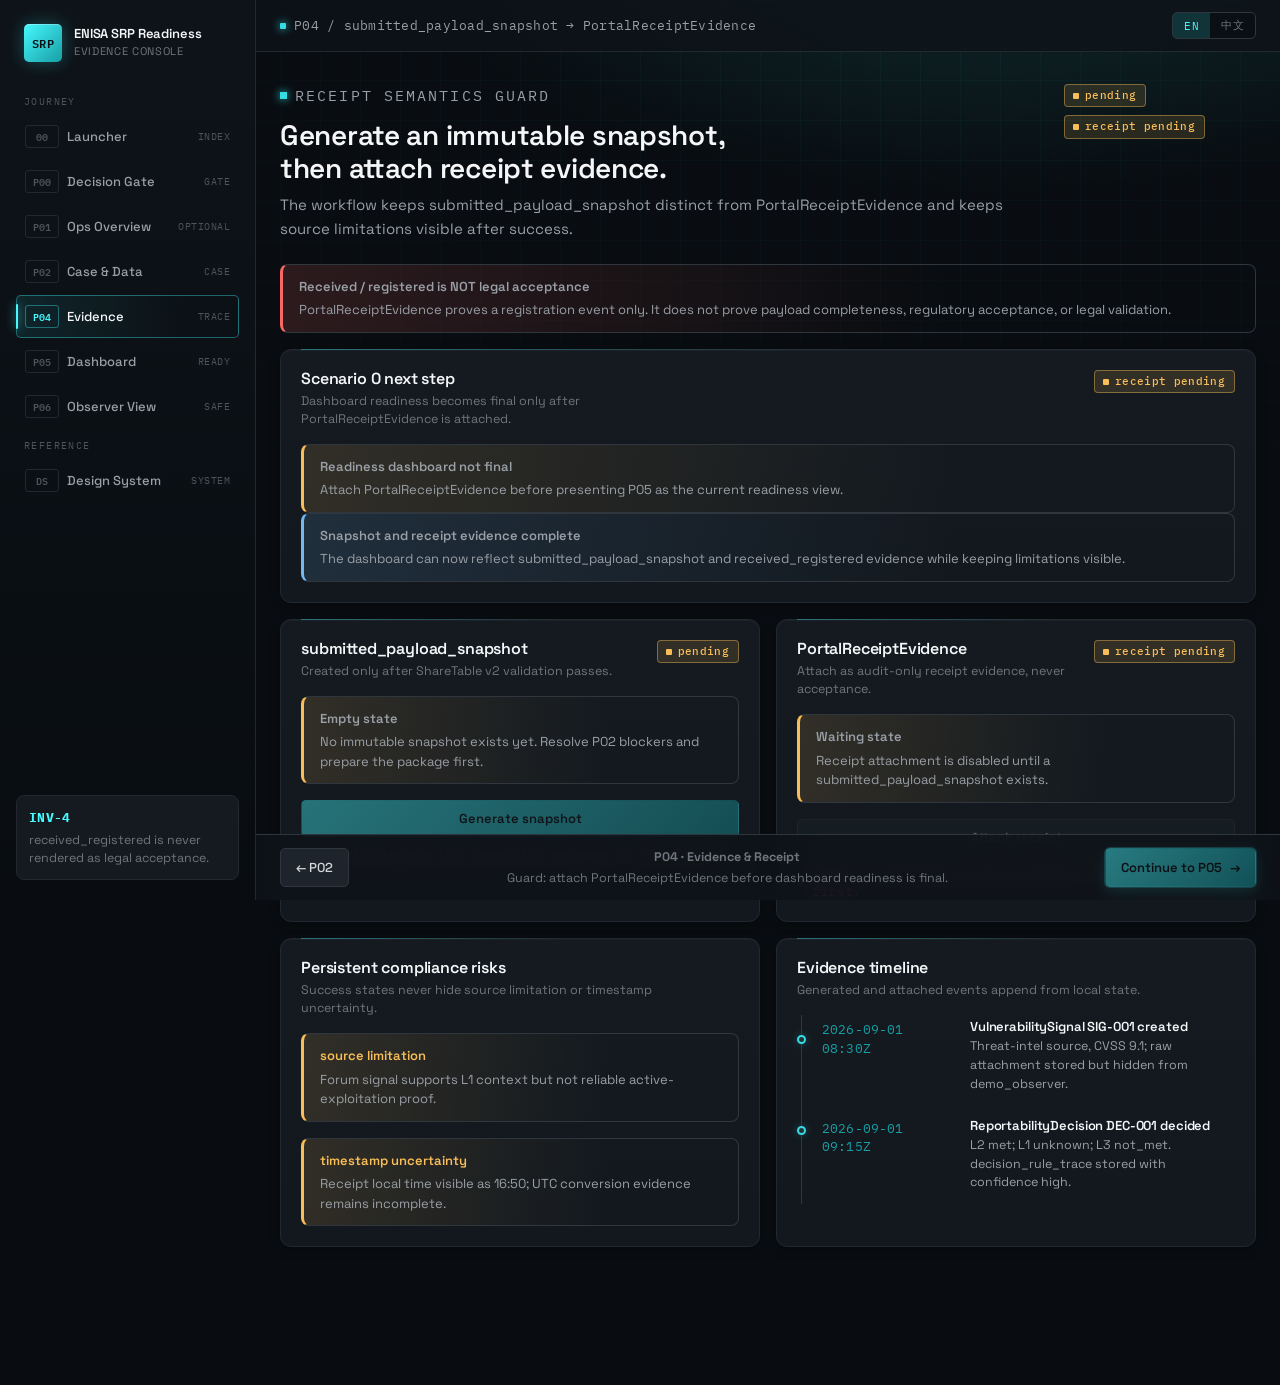
==== evidence-receipt.html @ aea61e5a "Initial ENISA SRP demo v2" ====
<!doctype html>
<html lang="en" data-lang="en">
<head>
  <meta charset="utf-8">
  <meta name="viewport" content="width=device-width, initial-scale=1">
  <title>P04 · Evidence & Receipt — Evidence Console</title>
  <link rel="stylesheet" href="css/app.css">
</head>
<body>
  <div class="app-shell">
    <aside class="side">
      <div class="brand"><div class="brand-mark">SRP</div><div><h1><span class="en">ENISA SRP Readiness</span><span class="cn">ENISA SRP 准备度</span></h1><p><span class="en">Evidence Console</span><span class="cn">证据控制台</span></p></div></div>
      <nav class="nav" aria-label="Screens">
        <span class="nav-label"><span class="en">Journey</span><span class="cn">旅程</span></span>
        <a href="index.html"><span class="idx">00</span><span class="nav-title"><span class="en">Launcher</span><span class="cn">入口总览</span></span><span class="nav-meta">Index</span></a>
        <a href="p00-decision-gate.html"><span class="idx">P00</span><span class="nav-title"><span class="en">Decision Gate</span><span class="cn">决策门</span></span><span class="nav-meta">Gate</span></a>
        <a href="workbench.html"><span class="idx">P01</span><span class="nav-title"><span class="en">Ops Overview</span><span class="cn">运营总览</span></span><span class="nav-meta">Optional</span></a>
        <a href="case-sharetable.html"><span class="idx">P02</span><span class="nav-title"><span class="en">Case &amp; Data</span><span class="cn">案例与数据</span></span><span class="nav-meta">Case</span></a>
        <a class="active" href="evidence-receipt.html"><span class="idx">P04</span><span class="nav-title"><span class="en">Evidence</span><span class="cn">证据回执</span></span><span class="nav-meta">Trace</span></a>
        <a href="readiness-dashboard.html"><span class="idx">P05</span><span class="nav-title"><span class="en">Dashboard</span><span class="cn">仪表盘</span></span><span class="nav-meta">Ready</span></a>
        <a href="demo-observer.html"><span class="idx">P06</span><span class="nav-title"><span class="en">Observer View</span><span class="cn">观察者视图</span></span><span class="nav-meta">Safe</span></a>
        <span class="nav-label"><span class="en">Reference</span><span class="cn">参考</span></span>
        <a href="design-system.html"><span class="idx">DS</span><span class="nav-title"><span class="en">Design System</span><span class="cn">设计系统</span></span><span class="nav-meta">System</span></a>
      </nav>
      <div class="side-footer"><div class="role-chip"><b>INV-4</b><span><span class="en">received_registered is never rendered as legal acceptance.</span><span class="cn">received_registered 绝不渲染为法律接受。</span></span></div></div>
    </aside>

    <main class="main">
      <header class="topbar">
        <div class="crumbs">P04 / submitted_payload_snapshot → PortalReceiptEvidence</div>
        <div class="toolbar"><div class="lang-toggle"><button type="button" data-lang-target="en">EN</button><button type="button" data-lang-target="cn">中文</button></div></div>
      </header>

      <section class="content" data-screen-label="P04 Evidence & Receipt">
        <div class="page-head">
          <div>
            <p class="eyebrow"><span class="en">Receipt semantics guard</span><span class="cn">回执语义守卫</span></p>
            <h2><span class="en">Generate an immutable snapshot, then attach receipt evidence.</span><span class="cn">先生成不可变快照，再附加回执证据。</span></h2>
            <p><span class="en">The workflow keeps submitted_payload_snapshot distinct from PortalReceiptEvidence and keeps source limitations visible after success.</span><span class="cn">工作流区分 submitted_payload_snapshot 与 PortalReceiptEvidence，并在成功后持续展示来源限制。</span></p>
          </div>
          <div class="head-actions"><span data-package-status class="pill warn">pending</span><span data-receipt-status class="pill warn">receipt pending</span></div>
        </div>

        <div class="callout danger mb-4">
          <strong><span class="en">Received / registered is NOT legal acceptance</span><span class="cn">received_registered 绝不是 legal acceptance</span></strong>
          <span><span class="en">PortalReceiptEvidence proves a registration event only. It does not prove payload completeness, regulatory acceptance, or legal validation.</span><span class="cn">PortalReceiptEvidence 只能证明登记事件，不证明 payload 完整性、监管接受或法律验证。</span></span>
        </div>

        <div class="panel mb-4">
          <div class="panel-head">
            <div><h3 class="panel-title"><span class="en">Scenario 0 next step</span><span class="cn">Scenario 0 下一步</span></h3><p class="panel-sub"><span class="en">Dashboard readiness becomes final only after PortalReceiptEvidence is attached.</span><span class="cn">只有附加 PortalReceiptEvidence 后，Dashboard 准备度才进入最终态。</span></p></div>
            <span data-receipt-status class="pill warn">receipt pending</span>
          </div>
          <div data-dashboard-pending class="callout warning"><strong><span class="en">Readiness dashboard not final</span><span class="cn">准备度仪表盘尚未最终化</span></strong><span><span class="en">Attach PortalReceiptEvidence before presenting P05 as the current readiness view.</span><span class="cn">在把 P05 作为当前准备度视图展示前，必须先附加 PortalReceiptEvidence。</span></span></div>
          <div data-dashboard-success class="callout info" hidden><strong><span class="en">Snapshot and receipt evidence complete</span><span class="cn">快照与回执证据已完成</span></strong><span><span class="en">The dashboard can now reflect submitted_payload_snapshot and received_registered evidence while keeping limitations visible.</span><span class="cn">仪表盘现在可反映 submitted_payload_snapshot 与 received_registered 证据，同时继续展示限制。</span></span></div>
        </div>

        <div class="grid two">
          <div class="panel">
            <div class="panel-head"><div><h3 class="panel-title">submitted_payload_snapshot</h3><p class="panel-sub"><span class="en">Created only after ShareTable v2 validation passes.</span><span class="cn">仅在 ShareTable v2 校验通过后生成。</span></p></div><span data-package-status class="pill warn">pending</span></div>
            <div data-snapshot-empty class="callout warning mb-4"><strong><span class="en">Empty state</span><span class="cn">空状态</span></strong><span><span class="en">No immutable snapshot exists yet. Resolve P02 blockers and prepare the package first.</span><span class="cn">尚无不可变快照。先解决 P02 阻断项并准备报送包。</span></span></div>
            <div data-snapshot-card class="snapshot-card mb-4" hidden>
              <div class="field-grid">
                <div class="field"><label>snapshot_id</label><input value="SNAP-20260901-001" readonly></div>
                <div class="field"><label>hash</label><input value="sha256:9f7d…e3a1" readonly></div>
                <div class="field"><label>submission_reference</label><input value="Club-SSI/ANSSI request ID mock-52876" readonly></div>
                <div class="field"><label>reporting_path</label><input value="fr_portal_product_vulnerability" readonly></div>
                <div class="field" style="grid-column:1/-1"><label>frozen_payload</label><textarea readonly>A–F identity + vulnerability basis; BB/BC reporting path; AffectedProductVersion rows; country route metadata; limitation notes.</textarea></div>
              </div>
            </div>
            <div data-action-block>
              <button class="btn primary" type="button" data-generate-snapshot disabled><span class="en">Generate snapshot</span><span class="cn">生成快照</span></button>
              <p class="guard-reason blocked" data-snapshot-guard>Guard: prepare the reporting package on P02 first.</p>
            </div>
          </div>

          <div class="panel">
            <div class="panel-head"><div><h3 class="panel-title">PortalReceiptEvidence</h3><p class="panel-sub"><span class="en">Attach as audit-only receipt evidence, never acceptance.</span><span class="cn">作为 audit-only 回执证据附加，绝不作为接受证明。</span></p></div><span data-receipt-status class="pill warn">receipt pending</span></div>
            <div data-receipt-empty class="callout warning mb-4"><strong><span class="en">Waiting state</span><span class="cn">等待状态</span></strong><span><span class="en">Receipt attachment is disabled until a submitted_payload_snapshot exists.</span><span class="cn">在存在 submitted_payload_snapshot 前，回执附加被禁用。</span></span></div>
            <div data-receipt-card class="snapshot-card mb-4" hidden>
              <div class="field-grid">
                <div class="field"><label>authority</label><input value="ANSSI / Club SSI rehearsal" readonly></div>
                <div class="field"><label>semantic_status</label><input value="received_registered" readonly></div>
                <div class="field"><label>receipt_reference</label><input value="Votre demande [mock-52876] est enregistrée." readonly></div>
                <div class="field"><label>receipt_datetime</label><input class="invalid" value="Known gap · local visible time only" readonly></div>
                <div class="field" style="grid-column:1/-1"><label>limitation_note</label><textarea readonly>Receipt proves registration only; no legal acceptance evidence. Do not render as accepted or legally validated without explicit written acceptance.</textarea></div>
              </div>
            </div>
            <div data-action-block>
              <button class="btn" type="button" data-attach-receipt disabled><span class="en">Attach receipt</span><span class="cn">附加回执</span></button>
              <p class="guard-reason blocked" data-receipt-guard>Guard: submitted_payload_snapshot must be generated first.</p>
            </div>
          </div>
        </div>

        <div class="grid two" style="margin-top:16px">
          <div class="panel">
            <div class="panel-head"><div><h3 class="panel-title"><span class="en">Persistent compliance risks</span><span class="cn">持续合规风险</span></h3><p class="panel-sub"><span class="en">Success states never hide source limitation or timestamp uncertainty.</span><span class="cn">成功状态绝不隐藏来源限制或时间戳不确定性。</span></p></div></div>
            <div class="grid">
              <div class="callout warning"><strong>source limitation</strong><span>Forum signal supports L1 context but not reliable active-exploitation proof.</span></div>
              <div class="callout warning"><strong>timestamp uncertainty</strong><span>Receipt local time visible as 16:50; UTC conversion evidence remains incomplete.</span></div>
            </div>
          </div>
          <div class="panel">
            <div class="panel-head"><div><h3 class="panel-title"><span class="en">Evidence timeline</span><span class="cn">证据时间线</span></h3><p class="panel-sub"><span class="en">Generated and attached events append from local state.</span><span class="cn">生成与附加事件从本地状态追加。</span></p></div></div>
            <div class="timeline">
              <div class="event"><time>2026-09-01 08:30Z</time><div><h3>VulnerabilitySignal SIG-001 created</h3><p>Threat-intel source, CVSS 9.1; raw attachment stored but hidden from demo_observer.</p></div></div>
              <div class="event"><time>2026-09-01 09:15Z</time><div><h3>ReportabilityDecision DEC-001 decided</h3><p>L2 met; L1 unknown; L3 not_met. decision_rule_trace stored with confidence high.</p></div></div>
            </div>
            <div class="timeline" data-receipt-events></div>
          </div>
        </div>
      </section>

      <footer class="journey-footer" aria-label="Scenario 0 navigation">
        <a class="btn footer-back" href="case-sharetable.html"><span class="en">← P02</span><span class="cn">← P02</span></a>
        <div class="journey-status">
          <b><span class="en">P04 · Evidence &amp; Receipt</span><span class="cn">P04 · 证据与回执</span></b>
          <span><span class="en">Guard: attach PortalReceiptEvidence before dashboard readiness is final.</span><span class="cn">守卫：附加 PortalReceiptEvidence 后准备度才是最终态。</span></span>
        </div>
        <a class="btn primary footer-next" href="readiness-dashboard.html" data-requires="receipt"><span class="en">Continue to P05</span><span class="cn">继续到 P05</span> <span class="arrow">→</span></a>
      </footer>
    </main>
  </div>
  <div class="toast" data-toast></div>
  <script src="js/app.js"></script>
</body>
</html>
---- css/app.css ----
/* ============================================================
   ENISA SRP READINESS — "EVIDENCE CONSOLE"
   Component layer. Imports tokens, defines all components.
   ============================================================ */
@import url('tokens.css');
@import url('screens.css');

/* ============================================================
   APP SHELL · NAVIGATION
   ============================================================ */
.app-shell {
  position: relative;
  z-index: 1;
  display: grid;
  grid-template-columns: var(--side-w) 1fr;
  min-height: 100vh;
}

.side {
  position: sticky;
  top: 0;
  align-self: start;
  height: 100vh;
  display: flex;
  flex-direction: column;
  gap: var(--s5);
  padding: var(--s5) var(--s4);
  background: linear-gradient(to bottom, var(--base), var(--void));
  border-right: 1px solid var(--line-soft);
  overflow-y: auto;
}

.brand { display: flex; align-items: center; gap: var(--s3); padding: var(--s1) var(--s2); }
.brand-mark {
  flex: none;
  display: grid;
  place-items: center;
  width: 38px; height: 38px;
  font-family: var(--mono);
  font-weight: 600;
  font-size: 12px;
  letter-spacing: 0.04em;
  color: var(--void);
  background: linear-gradient(135deg, var(--accent-bright), var(--accent-dim));
  border-radius: var(--r-sm);
  box-shadow: 0 0 18px var(--accent-glow), 0 1px 0 oklch(1 0 0 / 0.3) inset;
}
.brand h1 { font-size: var(--fs-sm); font-weight: 600; letter-spacing: -0.01em; white-space: nowrap; }
.brand p { font-size: var(--fs-micro); color: var(--text-low); letter-spacing: var(--track-mid); text-transform: uppercase; margin-top: 2px; }

.nav { display: flex; flex-direction: column; gap: 2px; }
.nav-label {
  font-family: var(--mono);
  font-size: 10px;
  letter-spacing: var(--track-wide);
  text-transform: uppercase;
  color: var(--text-faint);
  padding: var(--s2) var(--s2) var(--s1);
}
.nav a {
  display: grid;
  grid-template-columns: 34px 1fr auto;
  align-items: center;
  gap: var(--s2);
  padding: 9px var(--s2);
  border-radius: var(--r-sm);
  border: 1px solid transparent;
  position: relative;
  transition: background var(--t-fast) var(--ease), border-color var(--t-fast) var(--ease);
}
.nav a:hover { background: var(--surface-1); }
.nav a .idx {
  font-family: var(--mono);
  font-size: 10px;
  font-weight: 600;
  letter-spacing: 0.02em;
  color: var(--text-faint);
  text-align: center;
  padding: 3px 0;
  border: 1px solid var(--line-soft);
  border-radius: var(--r-xs);
  transition: color var(--t-fast), border-color var(--t-fast);
}
.nav a .nav-title { font-size: var(--fs-sm); font-weight: 500; color: var(--text-mid); transition: color var(--t-fast); }
.nav a .nav-meta {
  font-family: var(--mono);
  font-size: 10px;
  letter-spacing: 0.05em;
  text-transform: uppercase;
  color: var(--text-faint);
}
.nav a.active {
  background: linear-gradient(90deg, var(--accent-tint), transparent 80%);
  border-color: var(--accent-line);
}
.nav a.active::before {
  content: '';
  position: absolute;
  left: -1px; top: 8px; bottom: 8px;
  width: 2px;
  background: var(--accent-bright);
  box-shadow: 0 0 10px var(--accent);
  border-radius: 2px;
}
.nav a.active .idx { color: var(--accent-bright); border-color: var(--accent-line); }
.nav a.active .nav-title { color: var(--text-hi); }

.side-footer { margin-top: auto; }
.role-chip {
  display: flex; flex-direction: column; gap: 3px;
  padding: var(--s3);
  border: 1px solid var(--line-soft);
  border-radius: var(--r-md);
  background: var(--surface-1);
}
.role-chip b { font-size: var(--fs-sm); color: var(--accent-bright); font-family: var(--mono); letter-spacing: 0.02em; }
.role-chip span { font-size: var(--fs-meta); color: var(--text-low); line-height: 1.45; }

/* ---- main column ---- */
.main { display: flex; flex-direction: column; min-width: 0; min-height: 100vh; }

.topbar {
  position: sticky; top: 0; z-index: 30;
  display: flex; align-items: center; justify-content: space-between; gap: var(--s4);
  padding: var(--s3) var(--s6);
  background: oklch(0.185 0.014 252 / 0.82);
  backdrop-filter: blur(14px);
  border-bottom: 1px solid var(--line-soft);
}
.crumbs {
  font-family: var(--mono);
  font-size: var(--fs-meta);
  letter-spacing: 0.02em;
  color: var(--text-mid);
  display: flex; align-items: center; gap: var(--s2);
}
.crumbs::before {
  content: '';
  width: 6px; height: 6px;
  background: var(--accent);
  box-shadow: 0 0 8px var(--accent);
  border-radius: 1px;
  animation: livepulse 2.6s var(--ease) infinite;
}
@keyframes livepulse { 0%,100% { opacity: 1; } 50% { opacity: 0.35; } }

.toolbar { display: flex; align-items: center; gap: var(--s3); }

.lang-toggle {
  display: inline-flex;
  border: 1px solid var(--line);
  border-radius: var(--r-sm);
  overflow: hidden;
  background: var(--inset);
}
.lang-toggle button {
  padding: 5px 11px;
  font-family: var(--mono);
  font-size: 11px;
  letter-spacing: 0.04em;
  background: transparent;
  border: none;
  color: var(--text-low);
  transition: color var(--t-fast), background var(--t-fast);
}
.lang-toggle button.active { background: var(--accent-tint-2); color: var(--accent-bright); }

.content {
  flex: 1;
  width: 100%;
  max-width: var(--content-max);
  margin: 0 auto;
  padding: var(--s7) var(--s6) var(--s8);
}

/* ============================================================
   PAGE HEAD · EYEBROW
   ============================================================ */
.page-head {
  display: flex; align-items: flex-start; justify-content: space-between; gap: var(--s6);
  margin-bottom: var(--s6);
}
.page-head > div { max-width: 760px; }
.eyebrow {
  display: inline-flex; align-items: center; gap: var(--s2);
  font-family: var(--mono);
  font-size: var(--fs-micro);
  letter-spacing: var(--track-wide);
  text-transform: uppercase;
  color: var(--accent-bright);
  margin-bottom: var(--s3);
}
.eyebrow::before {
  content: '';
  width: 7px; height: 7px;
  background: var(--accent);
  box-shadow: 0 0 8px var(--accent);
}
.page-head h2 { font-size: var(--fs-h2); margin-bottom: var(--s2); text-wrap: balance; }
.page-head > div > p { color: var(--text-mid); font-size: var(--fs-md); line-height: 1.55; text-wrap: pretty; }
.head-actions { display: flex; align-items: center; gap: var(--s2); flex-wrap: wrap; }

/* ============================================================
   BUTTONS
   ============================================================ */
.btn {
  display: inline-flex; align-items: center; justify-content: center; gap: var(--s2);
  padding: 9px 15px;
  font-size: var(--fs-sm);
  font-weight: 500;
  color: var(--text);
  background: var(--surface-2);
  border: 1px solid var(--line);
  border-radius: var(--r-sm);
  transition: background var(--t-fast) var(--ease), border-color var(--t-fast) var(--ease), transform var(--t-fast) var(--ease), box-shadow var(--t-fast) var(--ease);
  white-space: nowrap;
}
.btn:hover { background: var(--surface-3); border-color: var(--line-strong); }
.btn:active { transform: translateY(1px); }
.btn.ghost { background: transparent; }
.btn.ghost:hover { background: var(--surface-1); }
.btn.primary {
  color: var(--void);
  background: linear-gradient(135deg, var(--accent-bright), var(--accent-dim));
  border-color: transparent;
  font-weight: 600;
  box-shadow: 0 0 0 1px var(--accent-line), 0 4px 14px var(--accent-glow);
}
.btn.primary:hover { box-shadow: 0 0 0 1px var(--accent), 0 6px 22px var(--accent-glow); }
.btn[disabled], .btn:disabled { opacity: 0.4; cursor: not-allowed; box-shadow: none; pointer-events: none; }
.btn.is-armed { animation: armflash var(--t-slow) var(--ease); }
@keyframes armflash { 0% { box-shadow: 0 0 0 4px var(--accent-tint-2); } 100% { box-shadow: 0 0 0 1px var(--accent), 0 6px 22px var(--accent-glow); } }

/* state toggle buttons (segmented) */
.state-btn {
  padding: 7px 13px;
  font-family: var(--mono);
  font-size: var(--fs-meta);
  letter-spacing: 0.02em;
  color: var(--text-low);
  background: var(--inset);
  border: 1px solid var(--line-soft);
  border-radius: var(--r-sm);
  transition: all var(--t-fast) var(--ease);
}
.state-btn:hover { color: var(--text); border-color: var(--line); background: var(--surface-1); }
.state-btn.active {
  color: var(--accent-bright);
  background: var(--accent-tint-2);
  border-color: var(--accent-line);
  box-shadow: 0 0 14px var(--accent-glow) inset;
}

/* ============================================================
   STATUS BADGES (pills) — operational rectangular tags
   ============================================================ */
.pill {
  display: inline-flex; align-items: center; gap: 6px;
  padding: 3px 9px 3px 8px;
  font-family: var(--mono);
  font-size: var(--fs-micro);
  font-weight: 500;
  letter-spacing: 0.03em;
  border-radius: var(--r-pill);
  border: 1px solid var(--line);
  color: var(--text-mid);
  background: var(--surface-2);
  white-space: nowrap;
  line-height: 1.4;
}
.pill::before {
  content: '';
  width: 6px; height: 6px;
  border-radius: 1px;
  background: currentColor;
  flex: none;
}
.pill.ok     { color: var(--ok);     background: var(--ok-tint);     border-color: var(--ok-line); }
.pill.warn   { color: var(--warn);   background: var(--warn-tint);   border-color: var(--warn-line); }
.pill.danger { color: var(--danger); background: var(--danger-tint); border-color: var(--danger-line); }
.pill.info   { color: var(--info);   background: var(--info-tint);   border-color: var(--info-line); }
.pill.accent { color: var(--accent-bright); background: var(--accent-tint-2); border-color: var(--accent-line); }
.pill.redact { color: var(--redact); background: var(--redact-tint); border-color: var(--redact-line); }
.pill.solid.ok { color: var(--void); background: var(--ok); border-color: transparent; }
.pill.lg { font-size: var(--fs-meta); padding: 5px 11px; }

/* ============================================================
   PANELS
   ============================================================ */
.panel {
  position: relative;
  background: linear-gradient(180deg, var(--surface-1), oklch(0.205 0.015 250));
  border: 1px solid var(--line-soft);
  border-radius: var(--r-lg);
  padding: var(--s5);
  box-shadow: var(--e2);
}
/* luminous top hairline */
.panel::before {
  content: '';
  position: absolute;
  left: var(--s5); right: 40%; top: -1px;
  height: 1px;
  background: linear-gradient(90deg, var(--accent-line), transparent);
}
.panel.bracketed::after {
  content: '';
  position: absolute;
  inset: 7px;
  pointer-events: none;
  background:
    linear-gradient(var(--accent-line), var(--accent-line)) left top / 14px 1px no-repeat,
    linear-gradient(var(--accent-line), var(--accent-line)) left top / 1px 14px no-repeat,
    linear-gradient(var(--accent-line), var(--accent-line)) right bottom / 14px 1px no-repeat,
    linear-gradient(var(--accent-line), var(--accent-line)) right bottom / 1px 14px no-repeat;
  opacity: 0.7;
}

.panel-head { display: flex; align-items: flex-start; justify-content: space-between; gap: var(--s4); margin-bottom: var(--s4); }
.panel-title { font-size: var(--fs-h3); display: flex; align-items: center; gap: var(--s2); }
.panel-sub { font-size: var(--fs-meta); color: var(--text-low); margin-top: 3px; line-height: 1.45; max-width: 52ch; }

/* ============================================================
   LAYOUT GRIDS
   ============================================================ */
.grid { display: grid; gap: var(--s4); }
.grid > *,
.split > * { min-width: 0; }
.grid.two { grid-template-columns: minmax(0, 1fr) minmax(0, 1fr); }
.grid.three { grid-template-columns: repeat(3, minmax(0, 1fr)); }
.grid.four { grid-template-columns: repeat(4, minmax(0, 1fr)); }
.split { display: grid; grid-template-columns: minmax(0, 1.5fr) minmax(0, 1fr); gap: var(--s4); align-items: start; }
.split.wide { grid-template-columns: 1.7fr 1fr; }

/* ============================================================
   CALLOUTS / GUARD PANELS
   ============================================================ */
.callout {
  display: flex; flex-direction: column; gap: 4px;
  padding: var(--s3) var(--s4);
  border-radius: var(--r-md);
  border: 1px solid var(--line);
  border-left-width: 3px;
  background: var(--surface-1);
  font-size: var(--fs-sm);
}
.callout strong { font-size: var(--fs-sm); font-weight: 600; color: var(--text-hi); display: flex; align-items: center; gap: var(--s2); }
.callout span { color: var(--text-mid); line-height: 1.5; }
.callout.compact { padding: var(--s2) var(--s3); gap: 2px; }
.callout.info    { border-left-color: var(--info);   background: linear-gradient(90deg, var(--info-tint), transparent 70%); }
.callout.warning { border-left-color: var(--warn);   background: linear-gradient(90deg, var(--warn-tint), transparent 70%); }
.callout.danger  { border-left-color: var(--danger); background: linear-gradient(90deg, var(--danger-tint), transparent 70%); }
.callout.info strong    { color: var(--info); }
.callout.warning strong { color: var(--warn); }
.callout.danger strong  { color: var(--danger); }

/* blocked action block */
[data-action-block] { display: flex; flex-direction: column; gap: var(--s2); }
.guard-reason {
  font-family: var(--mono);
  font-size: var(--fs-meta);
  letter-spacing: 0.01em;
  display: flex; align-items: center; gap: var(--s2);
  color: var(--text-low);
}
.guard-reason::before { content: '\25C6'; font-size: 9px; }
.guard-reason.blocked { color: var(--danger); }
.guard-reason.cleared { color: var(--ok); }
.guard-reason.cleared::before { content: '\2713'; }

/* guard shake on blocked attempt */
.guard-shake { animation: gshake 360ms var(--ease); }
@keyframes gshake {
  0%,100% { transform: translateX(0); }
  20% { transform: translateX(-5px); } 40% { transform: translateX(4px); }
  60% { transform: translateX(-3px); } 80% { transform: translateX(2px); }
}
.guard-flash { animation: gflash 600ms var(--ease); }
@keyframes gflash { 0% { box-shadow: 0 0 0 0 var(--danger-tint); } 50% { box-shadow: 0 0 0 4px var(--danger-tint); } 100% { box-shadow: 0 0 0 0 transparent; } }

/* ============================================================
   STATUS STRIP / METRIC CARDS
   ============================================================ */
.status-strip { display: grid; grid-template-columns: repeat(4, 1fr); gap: var(--s3); margin-bottom: var(--s5); }
.status-card {
  display: flex; flex-direction: column; gap: 4px;
  padding: var(--s3) var(--s4);
  border: 1px solid var(--line-soft);
  border-radius: var(--r-md);
  background: var(--surface-1);
}
.status-card b { font-family: var(--mono); font-size: var(--fs-meta); color: var(--accent-bright); letter-spacing: 0.02em; }
.status-card span { font-size: var(--fs-meta); color: var(--text-low); line-height: 1.4; }

.metric {
  display: flex; flex-direction: column; gap: 6px;
  padding: var(--s4);
  border: 1px solid var(--line-soft);
  border-radius: var(--r-md);
  background: var(--surface-1);
  text-align: left;
}
.metric .label {
  font-family: var(--mono);
  font-size: var(--fs-micro);
  letter-spacing: var(--track-mid);
  text-transform: uppercase;
  color: var(--text-low);
  overflow-wrap: anywhere;
}
.metric .value { font-size: 30px; font-weight: 600; color: var(--text-hi); font-family: var(--ui); letter-spacing: -0.02em; line-height: 1; }
.metric .value .pill { font-size: var(--fs-meta); vertical-align: middle; }
.metric .note { font-size: var(--fs-meta); color: var(--text-low); line-height: 1.4; }

/* ============================================================
   FIELDS / INPUTS
   ============================================================ */
.field-grid { display: grid; grid-template-columns: 1fr 1fr; gap: var(--s3) var(--s4); }
.field { display: flex; flex-direction: column; gap: 6px; min-width: 0; }
.field label {
  font-family: var(--mono);
  font-size: var(--fs-micro);
  letter-spacing: 0.04em;
  text-transform: uppercase;
  color: var(--text-low);
}
.field input, .field select, .field textarea {
  width: 100%;
  padding: 9px 11px;
  font-size: var(--fs-sm);
  color: var(--text-hi);
  background: var(--inset);
  border: 1px solid var(--line-soft);
  border-radius: var(--r-sm);
  transition: border-color var(--t-fast), box-shadow var(--t-fast), background var(--t-fast);
}
.field input[readonly], .field textarea[readonly] { color: var(--text-mid); font-family: var(--mono); font-size: var(--fs-meta); }
.field textarea { resize: vertical; min-height: 64px; line-height: 1.5; }
.field input:focus, .field select:focus, .field textarea:focus {
  outline: none;
  border-color: var(--accent-line);
  box-shadow: 0 0 0 3px var(--accent-tint);
  background: var(--surface-1);
}
.field .invalid, .field input.invalid, .field select.invalid {
  border-color: var(--danger-line);
  background: var(--danger-tint);
  color: var(--danger);
}
.field-value {
  padding: 9px 11px;
  background: var(--inset);
  border: 1px solid var(--line-soft);
  border-radius: var(--r-sm);
  font-size: var(--fs-sm);
  color: var(--text);
}
.field-value.mono { font-family: var(--mono); font-size: var(--fs-meta); color: var(--accent-bright); }
.token-list { display: flex; gap: 6px; flex-wrap: wrap; background: transparent; border: none; padding: 0; }

/* ============================================================
   TABS
   ============================================================ */
.tabs {
  display: flex; gap: 2px;
  border-bottom: 1px solid var(--line-soft);
  margin-bottom: var(--s4);
  overflow-x: auto;
}
.tab {
  position: relative;
  padding: 10px 15px;
  font-size: var(--fs-sm);
  font-weight: 500;
  color: var(--text-low);
  background: transparent;
  border: none;
  white-space: nowrap;
  transition: color var(--t-fast);
}
.tab::after {
  content: '';
  position: absolute;
  left: 12px; right: 12px; bottom: -1px;
  height: 2px;
  background: var(--accent-bright);
  box-shadow: 0 0 10px var(--accent);
  transform: scaleX(0);
  transform-origin: center;
  transition: transform var(--t) var(--ease-out);
}
.tab:hover { color: var(--text); }
.tab.active { color: var(--text-hi); }
.tab.active::after { transform: scaleX(1); }
.tab-panel { display: none; animation: fadein var(--t) var(--ease-out); }
.tab-panel.active { display: block; }
@keyframes fadein { from { opacity: 0; transform: translateY(4px); } to { opacity: 1; transform: none; } }

/* ============================================================
   TABLES
   ============================================================ */
.table-wrap {
  max-width: 100%;
  min-width: 0;
  overflow-x: auto;
  border: 1px solid var(--line-soft);
  border-radius: var(--r-md);
}
table { width: 100%; border-collapse: collapse; font-size: var(--fs-sm); }
thead th {
  text-align: left;
  padding: 10px var(--s3);
  font-family: var(--mono);
  font-size: var(--fs-micro);
  font-weight: 500;
  letter-spacing: 0.05em;
  text-transform: uppercase;
  color: var(--text-low);
  background: var(--inset);
  border-bottom: 1px solid var(--line);
  white-space: nowrap;
}
tbody td { padding: 10px var(--s3); border-bottom: 1px solid var(--line-soft); color: var(--text); vertical-align: middle; }
tbody tr { position: relative; transition: background var(--t-fast); }
tbody tr:last-child td { border-bottom: none; }
tbody tr:hover { background: var(--accent-tint); }
td.mono, table .mono { font-family: var(--mono); font-size: var(--fs-meta); color: var(--text-mid); }
.compact-table thead th, .compact-table tbody td { padding: 7px var(--s2); }

/* ============================================================
   TIMELINE
   ============================================================ */
.timeline { display: flex; flex-direction: column; }
.timeline .event, .timeline-row {
  display: grid;
  grid-template-columns: 132px 1fr;
  gap: var(--s4);
  padding: var(--s3) 0;
  position: relative;
  border-left: 1px solid var(--line);
  margin-left: 4px;
  padding-left: var(--s5);
}
.timeline .event::before, .timeline-row::before {
  content: '';
  position: absolute;
  left: -5px; top: 20px;
  width: 9px; height: 9px;
  border-radius: 50%;
  background: var(--surface-3);
  border: 2px solid var(--accent);
  box-shadow: 0 0 8px var(--accent-glow);
}
.timeline .event:first-child, .timeline-row:first-child { padding-top: 4px; }
.timeline time {
  font-family: var(--mono);
  font-size: var(--fs-meta);
  color: var(--accent-dim);
  letter-spacing: 0.01em;
  padding-top: 1px;
}
.timeline h3 { font-size: var(--fs-sm); margin-bottom: 3px; }
.timeline p { font-size: var(--fs-meta); color: var(--text-mid); line-height: 1.5; }
.timeline .event.is-new { animation: slidein var(--t-slow) var(--ease-out); }
@keyframes slidein { from { opacity: 0; transform: translateX(-8px); } to { opacity: 1; transform: none; } }

/* audit timeline grid variant (single col) */
.timeline.audit .event { grid-template-columns: 1fr; gap: 2px; }
.timeline.audit time { color: var(--text-faint); }

/* ============================================================
   JOURNEY RAIL
   ============================================================ */
.journey { display: flex; gap: 6px; overflow-x: auto; padding-bottom: 4px; }
.journey-step {
  flex: 1; min-width: 96px;
  display: flex; flex-direction: column; gap: 6px;
  padding: var(--s3);
  border: 1px solid var(--line-soft);
  border-radius: var(--r-sm);
  background: var(--inset);
  position: relative;
  transition: all var(--t-fast);
}
.journey-step .n { font-family: var(--mono); font-size: 10px; color: var(--text-faint); letter-spacing: 0.04em; }
.journey-step b {
  font-size: var(--fs-meta);
  font-weight: 500;
  color: var(--text-low);
  overflow-wrap: anywhere;
}
.journey-step.done { border-color: var(--ok-line); }
.journey-step.done .n { color: var(--ok); }
.journey-step.done b { color: var(--text-mid); }
.journey-step.done::after { content: '\2713'; position: absolute; top: 8px; right: 10px; color: var(--ok); font-size: 11px; }
.journey-step.active {
  border-color: var(--accent-line);
  background: var(--accent-tint);
  box-shadow: 0 0 18px var(--accent-glow) inset;
}
.journey-step.active .n { color: var(--accent-bright); }
.journey-step.active b { color: var(--text-hi); }

/* ============================================================
   FOOTER CTA — journey navigation
   ============================================================ */
.journey-footer {
  position: sticky; bottom: 0; z-index: 25;
  display: grid;
  grid-template-columns: auto 1fr auto;
  align-items: center;
  gap: var(--s4);
  padding: var(--s3) var(--s6);
  margin-top: var(--s7);
  background: oklch(0.185 0.014 252 / 0.86);
  backdrop-filter: blur(14px);
  border-top: 1px solid var(--line);
}
.journey-status { display: flex; flex-direction: column; gap: 2px; text-align: center; }
.journey-status b { font-size: var(--fs-sm); color: var(--text-hi); }
.journey-status span { font-size: var(--fs-meta); color: var(--text-low); }
.footer-next.is-locked { opacity: 0.45; }
.footer-next .arrow { transition: transform var(--t-fast); }
.footer-next:hover .arrow { transform: translateX(3px); }

/* ============================================================
   TOAST
   ============================================================ */
.toast {
  position: fixed; right: var(--s6); bottom: 86px; z-index: 200;
  display: flex; align-items: center; gap: var(--s3);
  padding: var(--s3) var(--s4);
  max-width: 380px;
  background: var(--surface-2);
  border: 1px solid var(--line-strong);
  border-left: 3px solid var(--accent);
  border-radius: var(--r-md);
  box-shadow: var(--e3);
  font-size: var(--fs-sm);
  color: var(--text);
  opacity: 0; transform: translateY(12px) scale(0.98);
  pointer-events: none;
  transition: opacity var(--t) var(--ease-out), transform var(--t) var(--ease-out);
}
.toast.show { opacity: 1; transform: none; }
.toast.ok { border-left-color: var(--ok); }
.toast.warn { border-left-color: var(--warn); }
.toast.danger { border-left-color: var(--danger); }

/* ============================================================
   RESPONSIVE
   ============================================================ */
/* ============================================================
   RESPONSIVE — three tiers
   desktop >= 1100 · tablet/preview 640–1099 · phone < 640
   ============================================================ */

/* desktop-narrow: ease 4-up metric rows before the tablet collapse */
@media (max-width: 1280px) {
  .grid.four { grid-template-columns: repeat(2, 1fr); }
}

/* ---- TABLET / EMBEDDED PREVIEW (640–1099): single readable column ---- */
@media (max-width: 1099px) {
  :root { --side-w: 0px; }
  .app-shell { grid-template-columns: minmax(0, 1fr); }
  .side { display: none; }
  .main { width: 100%; min-width: 0; grid-column: 1; }

  .topbar { padding: var(--s3) var(--s4); gap: var(--s2); }
  .crumbs { min-width: 0; overflow: hidden; text-overflow: ellipsis; white-space: nowrap; }

  .content {
    max-width: 960px;
    padding: var(--s6) var(--s5) 132px;
  }

  .page-head { flex-direction: column; gap: var(--s4); }
  .page-head > div { max-width: 100%; }

  .grid.two { grid-template-columns: repeat(2, minmax(0, 1fr)); }
  .grid.three, .grid.four { grid-template-columns: repeat(2, minmax(0, 1fr)); }
  .grid.two.decision-gate-grid { grid-template-columns: 1fr; }
  .split, .split.wide { grid-template-columns: 1fr; }
  .status-strip { grid-template-columns: 1fr 1fr; }   /* 2 × 2 state cards */

  /* journey → compact horizontal stepper (scrolls if needed) */
  .journey { gap: 4px; }
  .journey-step { min-width: 88px; padding: var(--s2) var(--s3); }

  /* footer → compact back / status / next, trimmed copy */
  .journey-footer {
    width: 100%;
    grid-template-columns: auto minmax(0, 1fr) auto;
    padding: var(--s3) var(--s4);
    gap: var(--s3);
  }
  .journey-status span { display: none; }

  .toast { right: var(--s4); bottom: 96px; left: var(--s4); max-width: none; }
}

/* ---- PHONE (< 640) ---- */
@media (max-width: 639px) {
  .topbar { padding: var(--s3); }
  .content { max-width: 100%; padding: var(--s4) var(--s4) 120px; }
  .page-head h2 { font-size: 22px; }
  .grid.two, .grid.three, .grid.four { grid-template-columns: 1fr; }
  .status-strip { grid-template-columns: 1fr; }
  .field-grid { grid-template-columns: 1fr; }
  .toolbar { gap: var(--s2); }
  .lang-toggle button { padding: 5px 8px; }

  /* journey → wrapped chip stepper */
  .journey { flex-wrap: wrap; overflow: visible; }
  .journey-step { flex: 0 0 auto; min-width: 0; flex-direction: row; align-items: center; gap: 6px; }
  .journey-step.done::after, .journey-step.active::after { display: none; }
  .journey-step .n { font-size: 9px; }
  .journey-step b { font-size: 11px; }

  .journey-status b { font-size: var(--fs-meta); }
  .journey-footer {
    grid-template-columns: 1fr 1fr;
    align-items: stretch;
  }
  .journey-status {
    grid-column: 1 / -1;
    grid-row: 1;
    text-align: left;
  }
  .footer-back,
  .footer-next {
    width: 100%;
    min-width: 0;
  }
  .footer-next { justify-self: stretch; }
}
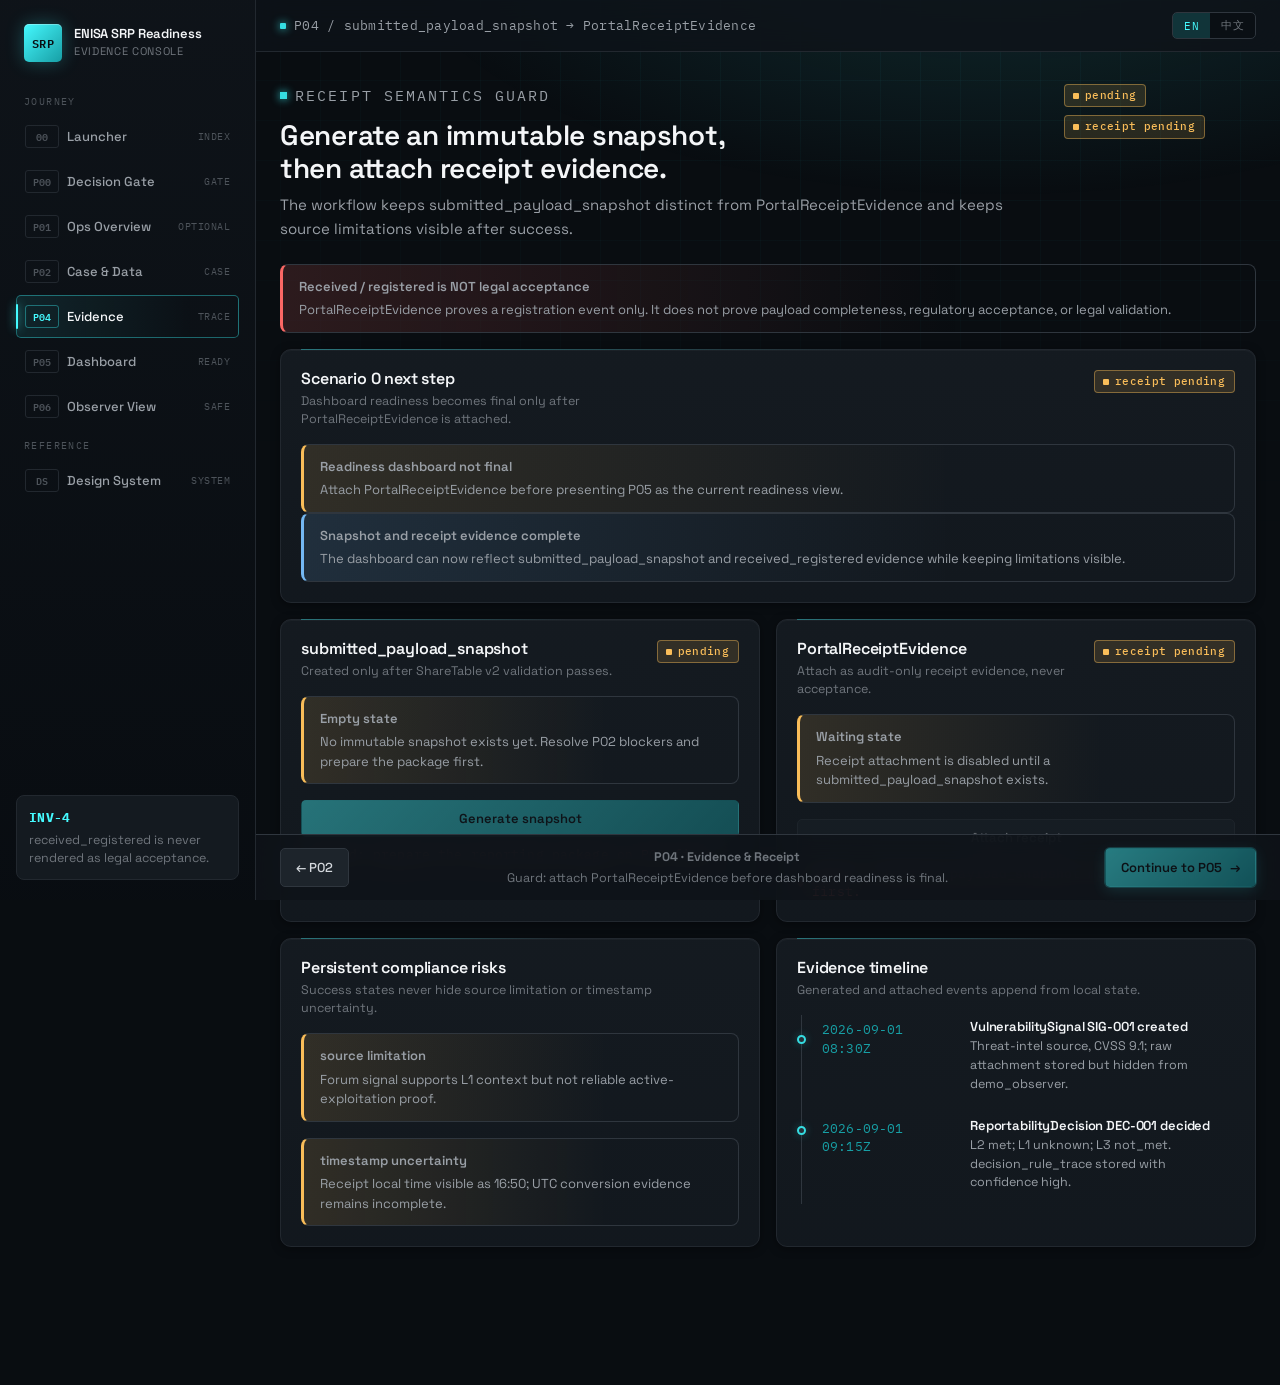
==== commit 973ac621: "Improve Chinese localization for ENISA SRP v2" ====
--- a/evidence-receipt.html
+++ b/evidence-receipt.html
@@ -27,7 +27,7 @@
 
     <main class="main">
       <header class="topbar">
-        <div class="crumbs">P04 / submitted_payload_snapshot → PortalReceiptEvidence</div>
+        <div class="crumbs"><span class="en">P04 / submitted_payload_snapshot → PortalReceiptEvidence</span><span class="cn">P04 / submitted_payload_snapshot（已提交 payload 快照）→ PortalReceiptEvidence（门户回执证据）</span></div>
         <div class="toolbar"><div class="lang-toggle"><button type="button" data-lang-target="en">EN</button><button type="button" data-lang-target="cn">中文</button></div></div>
       </header>
 
@@ -97,15 +97,15 @@
           <div class="panel">
             <div class="panel-head"><div><h3 class="panel-title"><span class="en">Persistent compliance risks</span><span class="cn">持续合规风险</span></h3><p class="panel-sub"><span class="en">Success states never hide source limitation or timestamp uncertainty.</span><span class="cn">成功状态绝不隐藏来源限制或时间戳不确定性。</span></p></div></div>
             <div class="grid">
-              <div class="callout warning"><strong>source limitation</strong><span>Forum signal supports L1 context but not reliable active-exploitation proof.</span></div>
-              <div class="callout warning"><strong>timestamp uncertainty</strong><span>Receipt local time visible as 16:50; UTC conversion evidence remains incomplete.</span></div>
+              <div class="callout warning"><strong><span class="en">source limitation</span><span class="cn">来源限制 (source limitation)</span></strong><span><span class="en">Forum signal supports L1 context but not reliable active-exploitation proof.</span><span class="cn">论坛信号可支撑 L1 上下文，但不足以构成可靠的在野利用证明。</span></span></div>
+              <div class="callout warning"><strong><span class="en">timestamp uncertainty</span><span class="cn">时间戳不确定性 (timestamp uncertainty)</span></strong><span><span class="en">Receipt local time visible as 16:50; UTC conversion evidence remains incomplete.</span><span class="cn">回执本地时间显示为 16:50；UTC 转换证据仍不完整。</span></span></div>
             </div>
           </div>
           <div class="panel">
             <div class="panel-head"><div><h3 class="panel-title"><span class="en">Evidence timeline</span><span class="cn">证据时间线</span></h3><p class="panel-sub"><span class="en">Generated and attached events append from local state.</span><span class="cn">生成与附加事件从本地状态追加。</span></p></div></div>
             <div class="timeline">
-              <div class="event"><time>2026-09-01 08:30Z</time><div><h3>VulnerabilitySignal SIG-001 created</h3><p>Threat-intel source, CVSS 9.1; raw attachment stored but hidden from demo_observer.</p></div></div>
-              <div class="event"><time>2026-09-01 09:15Z</time><div><h3>ReportabilityDecision DEC-001 decided</h3><p>L2 met; L1 unknown; L3 not_met. decision_rule_trace stored with confidence high.</p></div></div>
+              <div class="event"><time>2026-09-01 08:30Z</time><div><h3><span class="en">VulnerabilitySignal SIG-001 created</span><span class="cn">VulnerabilitySignal SIG-001 已创建</span></h3><p><span class="en">Threat-intel source, CVSS 9.1; raw attachment stored but hidden from demo_observer.</span><span class="cn">威胁情报来源，CVSS 9.1；原始附件已存储但对 demo_observer 隐藏。</span></p></div></div>
+              <div class="event"><time>2026-09-01 09:15Z</time><div><h3><span class="en">ReportabilityDecision DEC-001 decided</span><span class="cn">ReportabilityDecision DEC-001 已判定</span></h3><p><span class="en">L2 met; L1 unknown; L3 not_met. decision_rule_trace stored with confidence high.</span><span class="cn">L2 满足；L1 未知；L3 不满足。decision_rule_trace 以 high 置信度存储。</span></p></div></div>
             </div>
             <div class="timeline" data-receipt-events></div>
           </div>
